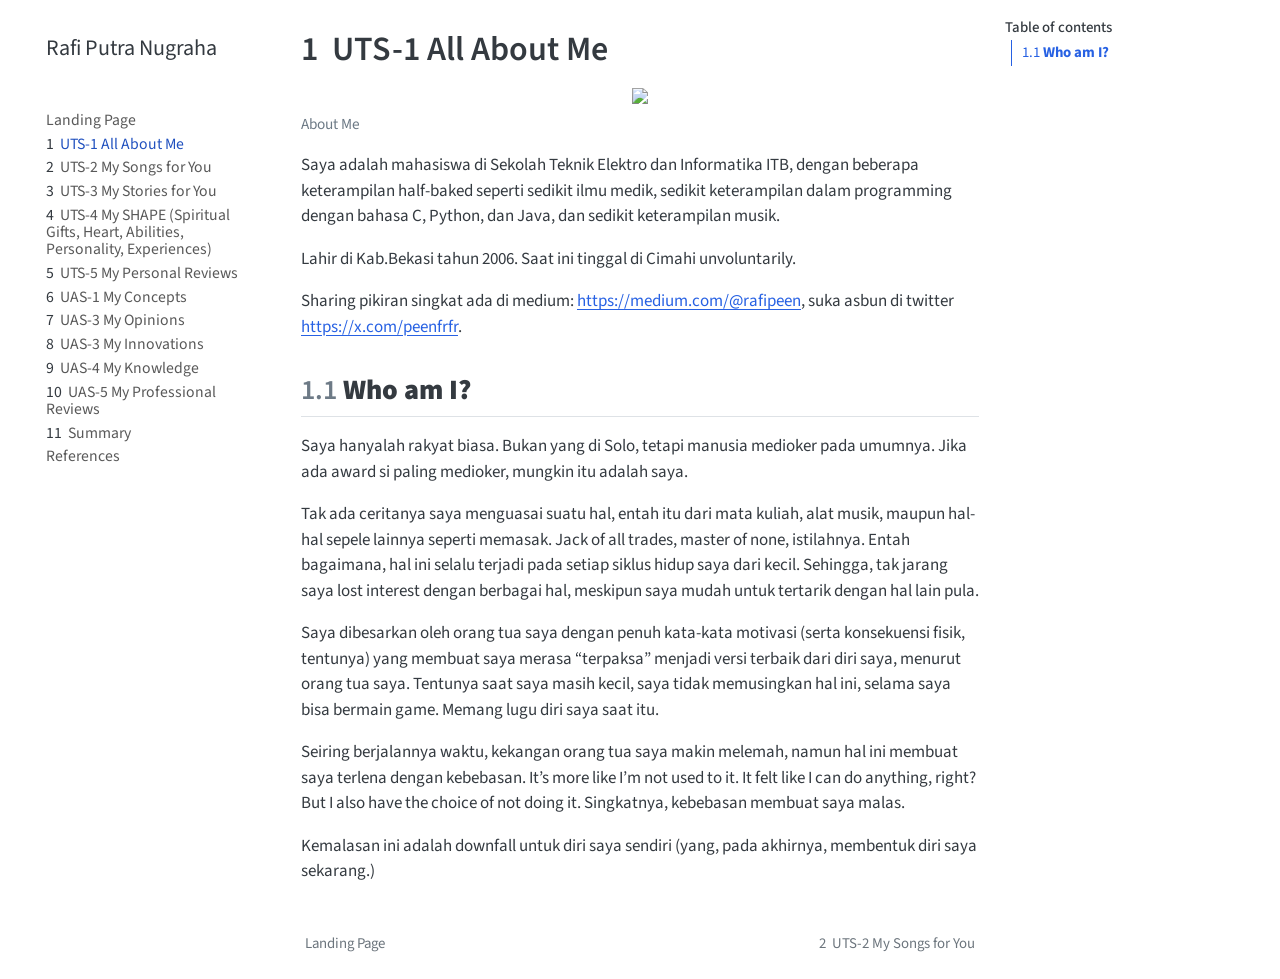
==== docs/All_About_me/index.html @ 3ba271c9 "add uas 1,2,3,4" ====
<!DOCTYPE html>
<html xmlns="http://www.w3.org/1999/xhtml" lang="en" xml:lang="en"><head>

<meta charset="utf-8">
<meta name="generator" content="quarto-1.8.26">

<meta name="viewport" content="width=device-width, initial-scale=1.0, user-scalable=yes">


<title>1&nbsp; UTS-1 All About Me – Rafi Putra Nugraha</title>
<style>
code{white-space: pre-wrap;}
span.smallcaps{font-variant: small-caps;}
div.columns{display: flex; gap: min(4vw, 1.5em);}
div.column{flex: auto; overflow-x: auto;}
div.hanging-indent{margin-left: 1.5em; text-indent: -1.5em;}
ul.task-list{list-style: none;}
ul.task-list li input[type="checkbox"] {
  width: 0.8em;
  margin: 0 0.8em 0.2em -1em; /* quarto-specific, see https://github.com/quarto-dev/quarto-cli/issues/4556 */ 
  vertical-align: middle;
}
</style>


<script src="../site_libs/quarto-nav/quarto-nav.js"></script>
<script src="../site_libs/quarto-nav/headroom.min.js"></script>
<script src="../site_libs/clipboard/clipboard.min.js"></script>
<script src="../site_libs/quarto-search/autocomplete.umd.js"></script>
<script src="../site_libs/quarto-search/fuse.min.js"></script>
<script src="../site_libs/quarto-search/quarto-search.js"></script>
<meta name="quarto:offset" content="../">
<link href="../My_Song_for_You/index.html" rel="next">
<link href="../index.html" rel="prev">
<script src="../site_libs/quarto-html/quarto.js" type="module"></script>
<script src="../site_libs/quarto-html/tabsets/tabsets.js" type="module"></script>
<script src="../site_libs/quarto-html/axe/axe-check.js" type="module"></script>
<script src="../site_libs/quarto-html/popper.min.js"></script>
<script src="../site_libs/quarto-html/tippy.umd.min.js"></script>
<script src="../site_libs/quarto-html/anchor.min.js"></script>
<link href="../site_libs/quarto-html/tippy.css" rel="stylesheet">
<link href="../site_libs/quarto-html/quarto-syntax-highlighting-587c61ba64f3a5504c4d52d930310e48.css" rel="stylesheet" id="quarto-text-highlighting-styles">
<script src="../site_libs/bootstrap/bootstrap.min.js"></script>
<link href="../site_libs/bootstrap/bootstrap-icons.css" rel="stylesheet">
<link href="../site_libs/bootstrap/bootstrap-6d07780f2144cce7ffe9cf8b8e70aef6.min.css" rel="stylesheet" append-hash="true" id="quarto-bootstrap" data-mode="light">
<script id="quarto-search-options" type="application/json">{
  "location": "sidebar",
  "copy-button": false,
  "collapse-after": 3,
  "panel-placement": "start",
  "type": "textbox",
  "limit": 50,
  "keyboard-shortcut": [
    "f",
    "/",
    "s"
  ],
  "show-item-context": false,
  "language": {
    "search-no-results-text": "No results",
    "search-matching-documents-text": "matching documents",
    "search-copy-link-title": "Copy link to search",
    "search-hide-matches-text": "Hide additional matches",
    "search-more-match-text": "more match in this document",
    "search-more-matches-text": "more matches in this document",
    "search-clear-button-title": "Clear",
    "search-text-placeholder": "",
    "search-detached-cancel-button-title": "Cancel",
    "search-submit-button-title": "Submit",
    "search-label": "Search"
  }
}</script>


</head>

<body class="nav-sidebar floating quarto-light">

<div id="quarto-search-results"></div>
  <header id="quarto-header" class="headroom fixed-top">
  <nav class="quarto-secondary-nav">
    <div class="container-fluid d-flex">
      <button type="button" class="quarto-btn-toggle btn" data-bs-toggle="collapse" role="button" data-bs-target=".quarto-sidebar-collapse-item" aria-controls="quarto-sidebar" aria-expanded="false" aria-label="Toggle sidebar navigation" onclick="if (window.quartoToggleHeadroom) { window.quartoToggleHeadroom(); }">
        <i class="bi bi-layout-text-sidebar-reverse"></i>
      </button>
        <nav class="quarto-page-breadcrumbs" aria-label="breadcrumb"><ol class="breadcrumb"><li class="breadcrumb-item"><a href="../All_About_me/index.html"><span class="chapter-number">1</span>&nbsp; <span class="chapter-title">UTS-1 All About Me</span></a></li></ol></nav>
        <a class="flex-grow-1" role="navigation" data-bs-toggle="collapse" data-bs-target=".quarto-sidebar-collapse-item" aria-controls="quarto-sidebar" aria-expanded="false" aria-label="Toggle sidebar navigation" onclick="if (window.quartoToggleHeadroom) { window.quartoToggleHeadroom(); }">      
        </a>
      <button type="button" class="btn quarto-search-button" aria-label="Search" onclick="window.quartoOpenSearch();">
        <i class="bi bi-search"></i>
      </button>
    </div>
  </nav>
</header>
<!-- content -->
<div id="quarto-content" class="quarto-container page-columns page-rows-contents page-layout-article">
<!-- sidebar -->
  <nav id="quarto-sidebar" class="sidebar collapse collapse-horizontal quarto-sidebar-collapse-item sidebar-navigation floating overflow-auto">
    <div class="pt-lg-2 mt-2 text-left sidebar-header">
    <div class="sidebar-title mb-0 py-0">
      <a href="../">Rafi Putra Nugraha</a> 
    </div>
      </div>
        <div class="mt-2 flex-shrink-0 align-items-center">
        <div class="sidebar-search">
        <div id="quarto-search" class="" title="Search"></div>
        </div>
        </div>
    <div class="sidebar-menu-container"> 
    <ul class="list-unstyled mt-1">
        <li class="sidebar-item">
  <div class="sidebar-item-container"> 
  <a href="../index.html" class="sidebar-item-text sidebar-link">
 <span class="menu-text">Landing Page</span></a>
  </div>
</li>
        <li class="sidebar-item">
  <div class="sidebar-item-container"> 
  <a href="../All_About_me/index.html" class="sidebar-item-text sidebar-link active">
 <span class="menu-text"><span class="chapter-number">1</span>&nbsp; <span class="chapter-title">UTS-1 All About Me</span></span></a>
  </div>
</li>
        <li class="sidebar-item">
  <div class="sidebar-item-container"> 
  <a href="../My_Song_for_You/index.html" class="sidebar-item-text sidebar-link">
 <span class="menu-text"><span class="chapter-number">2</span>&nbsp; <span class="chapter-title">UTS-2 My Songs for You</span></span></a>
  </div>
</li>
        <li class="sidebar-item">
  <div class="sidebar-item-container"> 
  <a href="../My_Stories_for_You/index.html" class="sidebar-item-text sidebar-link">
 <span class="menu-text"><span class="chapter-number">3</span>&nbsp; <span class="chapter-title">UTS-3 My Stories for You</span></span></a>
  </div>
</li>
        <li class="sidebar-item">
  <div class="sidebar-item-container"> 
  <a href="../My_Shapes/index.html" class="sidebar-item-text sidebar-link">
 <span class="menu-text"><span class="chapter-number">4</span>&nbsp; <span class="chapter-title">UTS-4 My SHAPE (Spiritual Gifts, Heart, Abilities, Personality, Experiences)</span></span></a>
  </div>
</li>
        <li class="sidebar-item">
  <div class="sidebar-item-container"> 
  <a href="../My_Personal_Reviews/index.html" class="sidebar-item-text sidebar-link">
 <span class="menu-text"><span class="chapter-number">5</span>&nbsp; <span class="chapter-title">UTS-5 My Personal Reviews</span></span></a>
  </div>
</li>
        <li class="sidebar-item">
  <div class="sidebar-item-container"> 
  <a href="../My_Concepts/index.html" class="sidebar-item-text sidebar-link">
 <span class="menu-text"><span class="chapter-number">6</span>&nbsp; <span class="chapter-title">UAS-1 My Concepts</span></span></a>
  </div>
</li>
        <li class="sidebar-item">
  <div class="sidebar-item-container"> 
  <a href="../My_Opinions/index.html" class="sidebar-item-text sidebar-link">
 <span class="menu-text"><span class="chapter-number">7</span>&nbsp; <span class="chapter-title">UAS-3 My Opinions</span></span></a>
  </div>
</li>
        <li class="sidebar-item">
  <div class="sidebar-item-container"> 
  <a href="../My_Innovations/index.html" class="sidebar-item-text sidebar-link">
 <span class="menu-text"><span class="chapter-number">8</span>&nbsp; <span class="chapter-title">UAS-3 My Innovations</span></span></a>
  </div>
</li>
        <li class="sidebar-item">
  <div class="sidebar-item-container"> 
  <a href="../My_Knowledge/index.html" class="sidebar-item-text sidebar-link">
 <span class="menu-text"><span class="chapter-number">9</span>&nbsp; <span class="chapter-title">UAS-4 My Knowledge</span></span></a>
  </div>
</li>
        <li class="sidebar-item">
  <div class="sidebar-item-container"> 
  <a href="../My_Professional_Reviews/index.html" class="sidebar-item-text sidebar-link">
 <span class="menu-text"><span class="chapter-number">10</span>&nbsp; <span class="chapter-title">UAS-5 My Professional Reviews</span></span></a>
  </div>
</li>
        <li class="sidebar-item">
  <div class="sidebar-item-container"> 
  <a href="../summary.html" class="sidebar-item-text sidebar-link">
 <span class="menu-text"><span class="chapter-number">11</span>&nbsp; <span class="chapter-title">Summary</span></span></a>
  </div>
</li>
        <li class="sidebar-item">
  <div class="sidebar-item-container"> 
  <a href="../references.html" class="sidebar-item-text sidebar-link">
 <span class="menu-text">References</span></a>
  </div>
</li>
    </ul>
    </div>
</nav>
<div id="quarto-sidebar-glass" class="quarto-sidebar-collapse-item" data-bs-toggle="collapse" data-bs-target=".quarto-sidebar-collapse-item"></div>
<!-- margin-sidebar -->
    <div id="quarto-margin-sidebar" class="sidebar margin-sidebar">
        <nav id="TOC" role="doc-toc" class="toc-active">
    <h2 id="toc-title">Table of contents</h2>
   
  <ul>
  <li><a href="#who-am-i" id="toc-who-am-i" class="nav-link active" data-scroll-target="#who-am-i"><span class="header-section-number">1.1</span> <strong>Who am I?</strong></a></li>
  </ul>
</nav>
    </div>
<!-- main -->
<main class="content" id="quarto-document-content">

<header id="title-block-header" class="quarto-title-block default">
<div class="quarto-title">
<h1 class="title"><span class="chapter-number">1</span>&nbsp; <span class="chapter-title">UTS-1 All About Me</span></h1>
</div>



<div class="quarto-title-meta">

    
  
    
  </div>
  


</header>


<div class="quarto-figure quarto-figure-center">
<figure class="figure">
<p><img src="../images/cat.jpg" class="img-fluid figure-img" style="width:100.0%"></p>
<figcaption>About Me</figcaption>
</figure>
</div>
<p>Saya adalah mahasiswa di Sekolah Teknik Elektro dan Informatika ITB, dengan beberapa keterampilan half-baked seperti sedikit ilmu medik, sedikit keterampilan dalam programming dengan bahasa C, Python, dan Java, dan sedikit keterampilan musik.</p>
<p>Lahir di Kab.Bekasi tahun 2006. Saat ini tinggal di Cimahi unvoluntarily.</p>
<p>Sharing pikiran singkat ada di medium: <a href="https://medium.com/@rafipeen" class="uri">https://medium.com/@rafipeen</a>, suka asbun di twitter <a href="https://x.com/peenfrfr" class="uri">https://x.com/peenfrfr</a>.</p>
<section id="who-am-i" class="level2" data-number="1.1">
<h2 data-number="1.1" class="anchored" data-anchor-id="who-am-i"><span class="header-section-number">1.1</span> <strong>Who am I?</strong></h2>
<p>Saya hanyalah rakyat biasa. Bukan yang di Solo, tetapi manusia medioker pada umumnya. Jika ada award si paling medioker, mungkin itu adalah saya.</p>
<p>Tak ada ceritanya saya menguasai suatu hal, entah itu dari mata kuliah, alat musik, maupun hal-hal sepele lainnya seperti memasak. Jack of all trades, master of none, istilahnya. Entah bagaimana, hal ini selalu terjadi pada setiap siklus hidup saya dari kecil. Sehingga, tak jarang saya lost interest dengan berbagai hal, meskipun saya mudah untuk tertarik dengan hal lain pula.</p>
<p>Saya dibesarkan oleh orang tua saya dengan penuh kata-kata motivasi (serta konsekuensi fisik, tentunya) yang membuat saya merasa “terpaksa” menjadi versi terbaik dari diri saya, menurut orang tua saya. Tentunya saat saya masih kecil, saya tidak memusingkan hal ini, selama saya bisa bermain game. Memang lugu diri saya saat itu.</p>
<p>Seiring berjalannya waktu, kekangan orang tua saya makin melemah, namun hal ini membuat saya terlena dengan kebebasan. It’s more like I’m not used to it. It felt like I can do anything, right? But I also have the choice of not doing it. Singkatnya, kebebasan membuat saya malas.</p>
<p>Kemalasan ini adalah downfall untuk diri saya sendiri (yang, pada akhirnya, membentuk diri saya sekarang.)</p>


</section>

</main> <!-- /main -->
<script id="quarto-html-after-body" type="application/javascript">
  window.document.addEventListener("DOMContentLoaded", function (event) {
    const icon = "";
    const anchorJS = new window.AnchorJS();
    anchorJS.options = {
      placement: 'right',
      icon: icon
    };
    anchorJS.add('.anchored');
    const isCodeAnnotation = (el) => {
      for (const clz of el.classList) {
        if (clz.startsWith('code-annotation-')) {                     
          return true;
        }
      }
      return false;
    }
    const onCopySuccess = function(e) {
      // button target
      const button = e.trigger;
      // don't keep focus
      button.blur();
      // flash "checked"
      button.classList.add('code-copy-button-checked');
      var currentTitle = button.getAttribute("title");
      button.setAttribute("title", "Copied!");
      let tooltip;
      if (window.bootstrap) {
        button.setAttribute("data-bs-toggle", "tooltip");
        button.setAttribute("data-bs-placement", "left");
        button.setAttribute("data-bs-title", "Copied!");
        tooltip = new bootstrap.Tooltip(button, 
          { trigger: "manual", 
            customClass: "code-copy-button-tooltip",
            offset: [0, -8]});
        tooltip.show();    
      }
      setTimeout(function() {
        if (tooltip) {
          tooltip.hide();
          button.removeAttribute("data-bs-title");
          button.removeAttribute("data-bs-toggle");
          button.removeAttribute("data-bs-placement");
        }
        button.setAttribute("title", currentTitle);
        button.classList.remove('code-copy-button-checked');
      }, 1000);
      // clear code selection
      e.clearSelection();
    }
    const getTextToCopy = function(trigger) {
      const outerScaffold = trigger.parentElement.cloneNode(true);
      const codeEl = outerScaffold.querySelector('code');
      for (const childEl of codeEl.children) {
        if (isCodeAnnotation(childEl)) {
          childEl.remove();
        }
      }
      return codeEl.innerText;
    }
    const clipboard = new window.ClipboardJS('.code-copy-button:not([data-in-quarto-modal])', {
      text: getTextToCopy
    });
    clipboard.on('success', onCopySuccess);
    if (window.document.getElementById('quarto-embedded-source-code-modal')) {
      const clipboardModal = new window.ClipboardJS('.code-copy-button[data-in-quarto-modal]', {
        text: getTextToCopy,
        container: window.document.getElementById('quarto-embedded-source-code-modal')
      });
      clipboardModal.on('success', onCopySuccess);
    }
      var localhostRegex = new RegExp(/^(?:http|https):\/\/localhost\:?[0-9]*\//);
      var mailtoRegex = new RegExp(/^mailto:/);
        var filterRegex = new RegExp('/' + window.location.host + '/');
      var isInternal = (href) => {
          return filterRegex.test(href) || localhostRegex.test(href) || mailtoRegex.test(href);
      }
      // Inspect non-navigation links and adorn them if external
     var links = window.document.querySelectorAll('a[href]:not(.nav-link):not(.navbar-brand):not(.toc-action):not(.sidebar-link):not(.sidebar-item-toggle):not(.pagination-link):not(.no-external):not([aria-hidden]):not(.dropdown-item):not(.quarto-navigation-tool):not(.about-link)');
      for (var i=0; i<links.length; i++) {
        const link = links[i];
        if (!isInternal(link.href)) {
          // undo the damage that might have been done by quarto-nav.js in the case of
          // links that we want to consider external
          if (link.dataset.originalHref !== undefined) {
            link.href = link.dataset.originalHref;
          }
        }
      }
    function tippyHover(el, contentFn, onTriggerFn, onUntriggerFn) {
      const config = {
        allowHTML: true,
        maxWidth: 500,
        delay: 100,
        arrow: false,
        appendTo: function(el) {
            return el.parentElement;
        },
        interactive: true,
        interactiveBorder: 10,
        theme: 'quarto',
        placement: 'bottom-start',
      };
      if (contentFn) {
        config.content = contentFn;
      }
      if (onTriggerFn) {
        config.onTrigger = onTriggerFn;
      }
      if (onUntriggerFn) {
        config.onUntrigger = onUntriggerFn;
      }
      window.tippy(el, config); 
    }
    const noterefs = window.document.querySelectorAll('a[role="doc-noteref"]');
    for (var i=0; i<noterefs.length; i++) {
      const ref = noterefs[i];
      tippyHover(ref, function() {
        // use id or data attribute instead here
        let href = ref.getAttribute('data-footnote-href') || ref.getAttribute('href');
        try { href = new URL(href).hash; } catch {}
        const id = href.replace(/^#\/?/, "");
        const note = window.document.getElementById(id);
        if (note) {
          return note.innerHTML;
        } else {
          return "";
        }
      });
    }
    const xrefs = window.document.querySelectorAll('a.quarto-xref');
    const processXRef = (id, note) => {
      // Strip column container classes
      const stripColumnClz = (el) => {
        el.classList.remove("page-full", "page-columns");
        if (el.children) {
          for (const child of el.children) {
            stripColumnClz(child);
          }
        }
      }
      stripColumnClz(note)
      if (id === null || id.startsWith('sec-')) {
        // Special case sections, only their first couple elements
        const container = document.createElement("div");
        if (note.children && note.children.length > 2) {
          container.appendChild(note.children[0].cloneNode(true));
          for (let i = 1; i < note.children.length; i++) {
            const child = note.children[i];
            if (child.tagName === "P" && child.innerText === "") {
              continue;
            } else {
              container.appendChild(child.cloneNode(true));
              break;
            }
          }
          if (window.Quarto?.typesetMath) {
            window.Quarto.typesetMath(container);
          }
          return container.innerHTML
        } else {
          if (window.Quarto?.typesetMath) {
            window.Quarto.typesetMath(note);
          }
          return note.innerHTML;
        }
      } else {
        // Remove any anchor links if they are present
        const anchorLink = note.querySelector('a.anchorjs-link');
        if (anchorLink) {
          anchorLink.remove();
        }
        if (window.Quarto?.typesetMath) {
          window.Quarto.typesetMath(note);
        }
        if (note.classList.contains("callout")) {
          return note.outerHTML;
        } else {
          return note.innerHTML;
        }
      }
    }
    for (var i=0; i<xrefs.length; i++) {
      const xref = xrefs[i];
      tippyHover(xref, undefined, function(instance) {
        instance.disable();
        let url = xref.getAttribute('href');
        let hash = undefined; 
        if (url.startsWith('#')) {
          hash = url;
        } else {
          try { hash = new URL(url).hash; } catch {}
        }
        if (hash) {
          const id = hash.replace(/^#\/?/, "");
          const note = window.document.getElementById(id);
          if (note !== null) {
            try {
              const html = processXRef(id, note.cloneNode(true));
              instance.setContent(html);
            } finally {
              instance.enable();
              instance.show();
            }
          } else {
            // See if we can fetch this
            fetch(url.split('#')[0])
            .then(res => res.text())
            .then(html => {
              const parser = new DOMParser();
              const htmlDoc = parser.parseFromString(html, "text/html");
              const note = htmlDoc.getElementById(id);
              if (note !== null) {
                const html = processXRef(id, note);
                instance.setContent(html);
              } 
            }).finally(() => {
              instance.enable();
              instance.show();
            });
          }
        } else {
          // See if we can fetch a full url (with no hash to target)
          // This is a special case and we should probably do some content thinning / targeting
          fetch(url)
          .then(res => res.text())
          .then(html => {
            const parser = new DOMParser();
            const htmlDoc = parser.parseFromString(html, "text/html");
            const note = htmlDoc.querySelector('main.content');
            if (note !== null) {
              // This should only happen for chapter cross references
              // (since there is no id in the URL)
              // remove the first header
              if (note.children.length > 0 && note.children[0].tagName === "HEADER") {
                note.children[0].remove();
              }
              const html = processXRef(null, note);
              instance.setContent(html);
            } 
          }).finally(() => {
            instance.enable();
            instance.show();
          });
        }
      }, function(instance) {
      });
    }
        let selectedAnnoteEl;
        const selectorForAnnotation = ( cell, annotation) => {
          let cellAttr = 'data-code-cell="' + cell + '"';
          let lineAttr = 'data-code-annotation="' +  annotation + '"';
          const selector = 'span[' + cellAttr + '][' + lineAttr + ']';
          return selector;
        }
        const selectCodeLines = (annoteEl) => {
          const doc = window.document;
          const targetCell = annoteEl.getAttribute("data-target-cell");
          const targetAnnotation = annoteEl.getAttribute("data-target-annotation");
          const annoteSpan = window.document.querySelector(selectorForAnnotation(targetCell, targetAnnotation));
          const lines = annoteSpan.getAttribute("data-code-lines").split(",");
          const lineIds = lines.map((line) => {
            return targetCell + "-" + line;
          })
          let top = null;
          let height = null;
          let parent = null;
          if (lineIds.length > 0) {
              //compute the position of the single el (top and bottom and make a div)
              const el = window.document.getElementById(lineIds[0]);
              top = el.offsetTop;
              height = el.offsetHeight;
              parent = el.parentElement.parentElement;
            if (lineIds.length > 1) {
              const lastEl = window.document.getElementById(lineIds[lineIds.length - 1]);
              const bottom = lastEl.offsetTop + lastEl.offsetHeight;
              height = bottom - top;
            }
            if (top !== null && height !== null && parent !== null) {
              // cook up a div (if necessary) and position it 
              let div = window.document.getElementById("code-annotation-line-highlight");
              if (div === null) {
                div = window.document.createElement("div");
                div.setAttribute("id", "code-annotation-line-highlight");
                div.style.position = 'absolute';
                parent.appendChild(div);
              }
              div.style.top = top - 2 + "px";
              div.style.height = height + 4 + "px";
              div.style.left = 0;
              let gutterDiv = window.document.getElementById("code-annotation-line-highlight-gutter");
              if (gutterDiv === null) {
                gutterDiv = window.document.createElement("div");
                gutterDiv.setAttribute("id", "code-annotation-line-highlight-gutter");
                gutterDiv.style.position = 'absolute';
                const codeCell = window.document.getElementById(targetCell);
                const gutter = codeCell.querySelector('.code-annotation-gutter');
                gutter.appendChild(gutterDiv);
              }
              gutterDiv.style.top = top - 2 + "px";
              gutterDiv.style.height = height + 4 + "px";
            }
            selectedAnnoteEl = annoteEl;
          }
        };
        const unselectCodeLines = () => {
          const elementsIds = ["code-annotation-line-highlight", "code-annotation-line-highlight-gutter"];
          elementsIds.forEach((elId) => {
            const div = window.document.getElementById(elId);
            if (div) {
              div.remove();
            }
          });
          selectedAnnoteEl = undefined;
        };
          // Handle positioning of the toggle
      window.addEventListener(
        "resize",
        throttle(() => {
          elRect = undefined;
          if (selectedAnnoteEl) {
            selectCodeLines(selectedAnnoteEl);
          }
        }, 10)
      );
      function throttle(fn, ms) {
      let throttle = false;
      let timer;
        return (...args) => {
          if(!throttle) { // first call gets through
              fn.apply(this, args);
              throttle = true;
          } else { // all the others get throttled
              if(timer) clearTimeout(timer); // cancel #2
              timer = setTimeout(() => {
                fn.apply(this, args);
                timer = throttle = false;
              }, ms);
          }
        };
      }
        // Attach click handler to the DT
        const annoteDls = window.document.querySelectorAll('dt[data-target-cell]');
        for (const annoteDlNode of annoteDls) {
          annoteDlNode.addEventListener('click', (event) => {
            const clickedEl = event.target;
            if (clickedEl !== selectedAnnoteEl) {
              unselectCodeLines();
              const activeEl = window.document.querySelector('dt[data-target-cell].code-annotation-active');
              if (activeEl) {
                activeEl.classList.remove('code-annotation-active');
              }
              selectCodeLines(clickedEl);
              clickedEl.classList.add('code-annotation-active');
            } else {
              // Unselect the line
              unselectCodeLines();
              clickedEl.classList.remove('code-annotation-active');
            }
          });
        }
    const findCites = (el) => {
      const parentEl = el.parentElement;
      if (parentEl) {
        const cites = parentEl.dataset.cites;
        if (cites) {
          return {
            el,
            cites: cites.split(' ')
          };
        } else {
          return findCites(el.parentElement)
        }
      } else {
        return undefined;
      }
    };
    var bibliorefs = window.document.querySelectorAll('a[role="doc-biblioref"]');
    for (var i=0; i<bibliorefs.length; i++) {
      const ref = bibliorefs[i];
      const citeInfo = findCites(ref);
      if (citeInfo) {
        tippyHover(citeInfo.el, function() {
          var popup = window.document.createElement('div');
          citeInfo.cites.forEach(function(cite) {
            var citeDiv = window.document.createElement('div');
            citeDiv.classList.add('hanging-indent');
            citeDiv.classList.add('csl-entry');
            var biblioDiv = window.document.getElementById('ref-' + cite);
            if (biblioDiv) {
              citeDiv.innerHTML = biblioDiv.innerHTML;
            }
            popup.appendChild(citeDiv);
          });
          return popup.innerHTML;
        });
      }
    }
  });
  </script>
<nav class="page-navigation">
  <div class="nav-page nav-page-previous">
      <a href="../index.html" class="pagination-link" aria-label="Landing Page">
        <i class="bi bi-arrow-left-short"></i> <span class="nav-page-text">Landing Page</span>
      </a>          
  </div>
  <div class="nav-page nav-page-next">
      <a href="../My_Song_for_You/index.html" class="pagination-link" aria-label="UTS-2 My Songs for You">
        <span class="nav-page-text"><span class="chapter-number">2</span>&nbsp; <span class="chapter-title">UTS-2 My Songs for You</span></span> <i class="bi bi-arrow-right-short"></i>
      </a>
  </div>
</nav>
</div> <!-- /content -->




</body></html>
---- docs/site_libs/quarto-html/quarto-syntax-highlighting-587c61ba64f3a5504c4d52d930310e48.css ----
/* quarto syntax highlight colors */
:root {
  --quarto-hl-ot-color: #003B4F;
  --quarto-hl-at-color: #657422;
  --quarto-hl-ss-color: #20794D;
  --quarto-hl-an-color: #5E5E5E;
  --quarto-hl-fu-color: #4758AB;
  --quarto-hl-st-color: #20794D;
  --quarto-hl-cf-color: #003B4F;
  --quarto-hl-op-color: #5E5E5E;
  --quarto-hl-er-color: #AD0000;
  --quarto-hl-bn-color: #AD0000;
  --quarto-hl-al-color: #AD0000;
  --quarto-hl-va-color: #111111;
  --quarto-hl-bu-color: inherit;
  --quarto-hl-ex-color: inherit;
  --quarto-hl-pp-color: #AD0000;
  --quarto-hl-in-color: #5E5E5E;
  --quarto-hl-vs-color: #20794D;
  --quarto-hl-wa-color: #5E5E5E;
  --quarto-hl-do-color: #5E5E5E;
  --quarto-hl-im-color: #00769E;
  --quarto-hl-ch-color: #20794D;
  --quarto-hl-dt-color: #AD0000;
  --quarto-hl-fl-color: #AD0000;
  --quarto-hl-co-color: #5E5E5E;
  --quarto-hl-cv-color: #5E5E5E;
  --quarto-hl-cn-color: #8f5902;
  --quarto-hl-sc-color: #5E5E5E;
  --quarto-hl-dv-color: #AD0000;
  --quarto-hl-kw-color: #003B4F;
}

/* other quarto variables */
:root {
  --quarto-font-monospace: SFMono-Regular, Menlo, Monaco, Consolas, "Liberation Mono", "Courier New", monospace;
}

/* syntax highlight based on Pandoc's rules */
pre > code.sourceCode > span {
  color: #003B4F;
}

code.sourceCode > span {
  color: #003B4F;
}

div.sourceCode,
div.sourceCode pre.sourceCode {
  color: #003B4F;
}

/* Normal */
code span {
  color: #003B4F;
}

/* Alert */
code span.al {
  color: #AD0000;
  font-style: inherit;
}

/* Annotation */
code span.an {
  color: #5E5E5E;
  font-style: inherit;
}

/* Attribute */
code span.at {
  color: #657422;
  font-style: inherit;
}

/* BaseN */
code span.bn {
  color: #AD0000;
  font-style: inherit;
}

/* BuiltIn */
code span.bu {
  font-style: inherit;
}

/* ControlFlow */
code span.cf {
  color: #003B4F;
  font-weight: bold;
  font-style: inherit;
}

/* Char */
code span.ch {
  color: #20794D;
  font-style: inherit;
}

/* Constant */
code span.cn {
  color: #8f5902;
  font-style: inherit;
}

/* Comment */
code span.co {
  color: #5E5E5E;
  font-style: inherit;
}

/* CommentVar */
code span.cv {
  color: #5E5E5E;
  font-style: italic;
}

/* Documentation */
code span.do {
  color: #5E5E5E;
  font-style: italic;
}

/* DataType */
code span.dt {
  color: #AD0000;
  font-style: inherit;
}

/* DecVal */
code span.dv {
  color: #AD0000;
  font-style: inherit;
}

/* Error */
code span.er {
  color: #AD0000;
  font-style: inherit;
}

/* Extension */
code span.ex {
  font-style: inherit;
}

/* Float */
code span.fl {
  color: #AD0000;
  font-style: inherit;
}

/* Function */
code span.fu {
  color: #4758AB;
  font-style: inherit;
}

/* Import */
code span.im {
  color: #00769E;
  font-style: inherit;
}

/* Information */
code span.in {
  color: #5E5E5E;
  font-style: inherit;
}

/* Keyword */
code span.kw {
  color: #003B4F;
  font-weight: bold;
  font-style: inherit;
}

/* Operator */
code span.op {
  color: #5E5E5E;
  font-style: inherit;
}

/* Other */
code span.ot {
  color: #003B4F;
  font-style: inherit;
}

/* Preprocessor */
code span.pp {
  color: #AD0000;
  font-style: inherit;
}

/* SpecialChar */
code span.sc {
  color: #5E5E5E;
  font-style: inherit;
}

/* SpecialString */
code span.ss {
  color: #20794D;
  font-style: inherit;
}

/* String */
code span.st {
  color: #20794D;
  font-style: inherit;
}

/* Variable */
code span.va {
  color: #111111;
  font-style: inherit;
}

/* VerbatimString */
code span.vs {
  color: #20794D;
  font-style: inherit;
}

/* Warning */
code span.wa {
  color: #5E5E5E;
  font-style: italic;
}

.prevent-inlining {
  content: "</";
}

/*# sourceMappingURL=2dce1cc6c82594539e1579de68416b47.css.map */
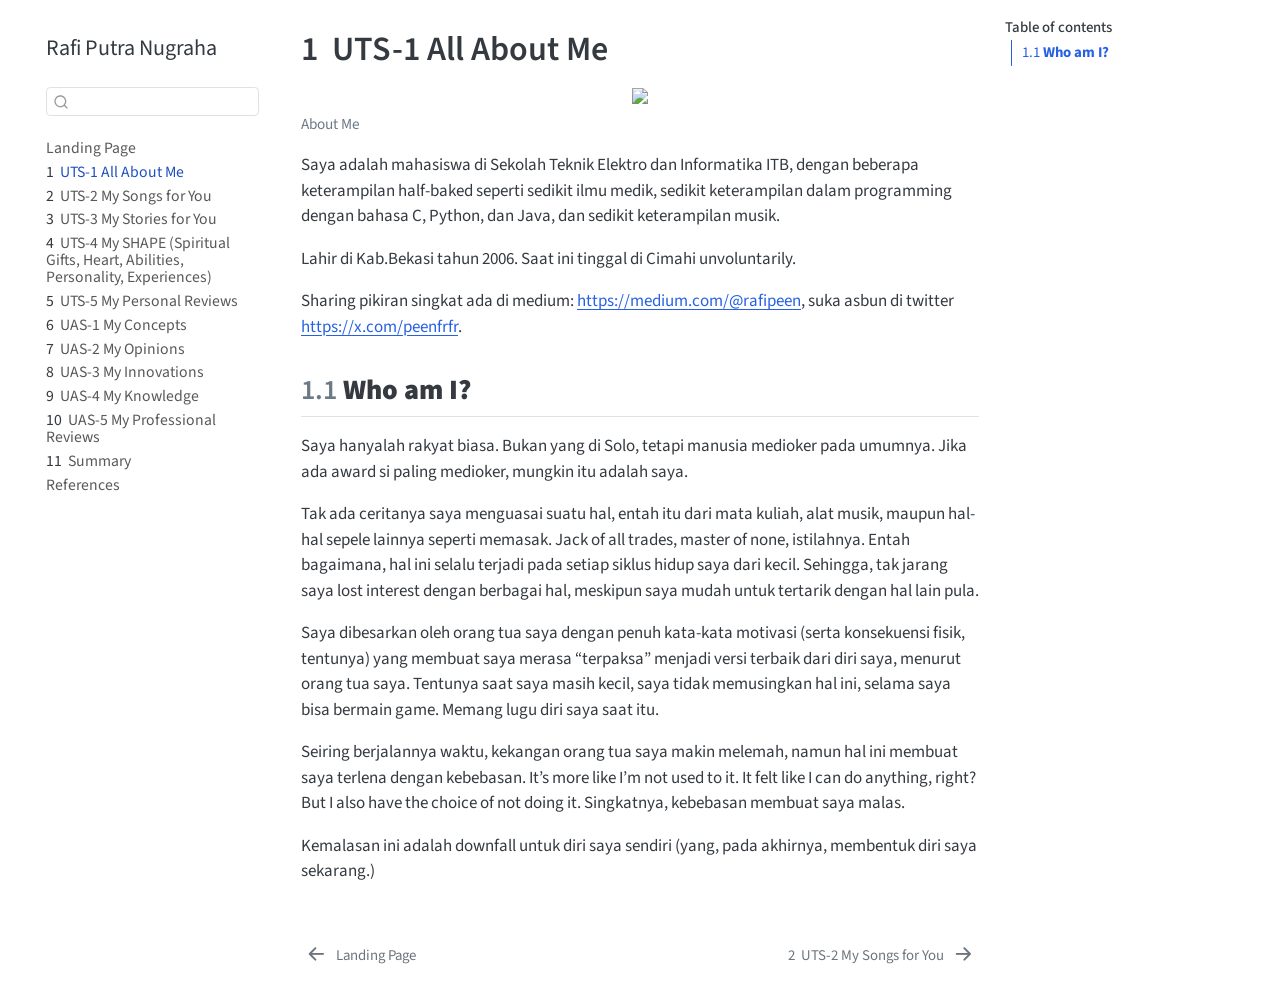
==== commit c196d299: "add rendered index.html" ====
--- a/docs/All_About_me/index.html
+++ b/docs/All_About_me/index.html
@@ -153,7 +153,7 @@
         <li class="sidebar-item">
   <div class="sidebar-item-container"> 
   <a href="../My_Opinions/index.html" class="sidebar-item-text sidebar-link">
- <span class="menu-text"><span class="chapter-number">7</span>&nbsp; <span class="chapter-title">UAS-3 My Opinions</span></span></a>
+ <span class="menu-text"><span class="chapter-number">7</span>&nbsp; <span class="chapter-title">UAS-2 My Opinions</span></span></a>
   </div>
 </li>
         <li class="sidebar-item">
